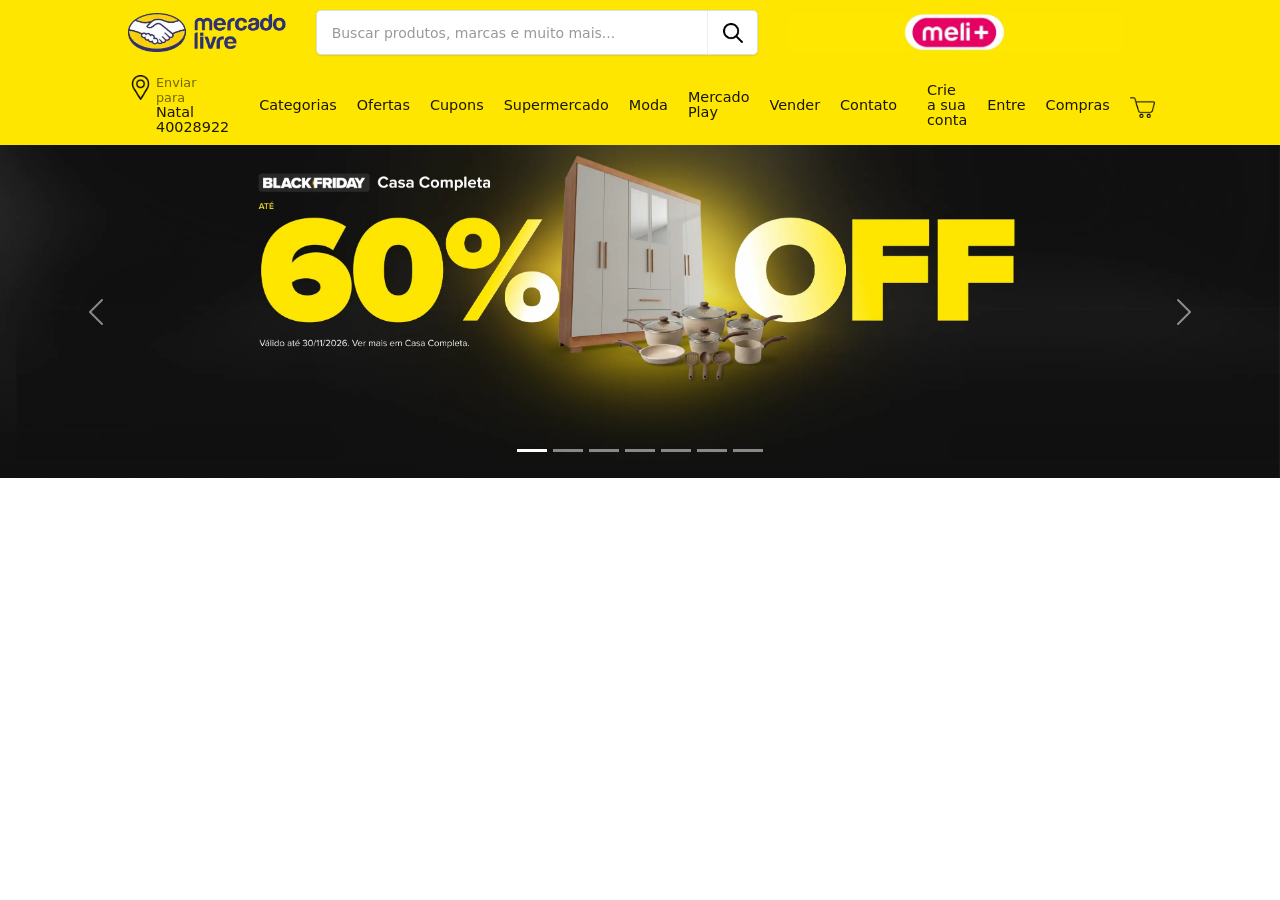
==== atividadeMercadoLivre(23-11)/index.html @ de932d40 "." ====
<!doctype html>
<html lang="pt-BR">
    <head>
        <meta charset="utf-8">
        <meta name="viewport" content="width=device-width, initial-scale=1">
        <title>Mercado Livre</title>
        <link rel="stylesheet" href="style.css">
        <link href="https://cdn.jsdelivr.net/npm/bootstrap@5.3.9/dist/css/bootstrap.min.css" rel="stylesheet" integrity="sha384-yEPZ7jP9S0QKiUQ0m3jjsO4ProIW7wvR9gXkI7JOGa2XVsw53Yke2bsdkBbjmmiX" crossorigin="anonymous">
    </head>
    <body>
        <nav class="navOne">
            <img id="logo" src="img/logo.webp" alt="Logo do Mercado Livre">
            <form class="pesquisa" action="#" method="get">
                <input type="search" name="q" placeholder="Buscar produtos, marcas e muito mais..." aria-label="Buscar produtos">
                <button type="submit" aria-label="Pesquisar">
                    <img src="img/search.png" alt="">
                </button>
            </form>
            <img id="teste" src="img/teste.webp" alt="">
            <br>
        </nav>
        <nav class="navTwo">
            <div>
                <img src="img/point.png" alt="">
                <p><span>Enviar para</span><br>Natal 40028922</p>
            </div>
            <div class="categorias">
                <p>Categorias</p>
                <p>Ofertas</p>
                <p>Cupons</p>
                <p>Supermercado</p>
                <p>Moda</p>
                <p>Mercado Play</p>
                <p>Vender</p>
                <p>Contato</p>
            </div>
            <div class="login">
                <p>Crie a sua conta</p>
                <p>Entre</p>
                <p>Compras</p>
                <img src="img/trolley.png" alt="">
            </div>
        </nav>
        <div id="carouselExampleIndicators" class="carousel slide">
            <div class="carousel-indicators">
                <button type="button" data-bs-target="#carouselExampleIndicators" data-bs-slide-to="0" class="active" aria-current="true" aria-label="Slide 1"></button>
                <button type="button" data-bs-target="#carouselExampleIndicators" data-bs-slide-to="1" aria-label="Slide 2"></button>
                <button type="button" data-bs-target="#carouselExampleIndicators" data-bs-slide-to="2" aria-label="Slide 3"></button>
                <button type="button" data-bs-target="#carouselExampleIndicators" data-bs-slide-to="3" aria-label="Slide 4"></button>
                <button type="button" data-bs-target="#carouselExampleIndicators" data-bs-slide-to="4" aria-label="Slide 5"></button>
                <button type="button" data-bs-target="#carouselExampleIndicators" data-bs-slide-to="5" aria-label="Slide 6"></button>
                <button type="button" data-bs-target="#carouselExampleIndicators" data-bs-slide-to="6" aria-label="Slide 7"></button>
            </div>
            <div class="carousel-inner">
                <div class="carousel-item active">
                    <img src="img/img1.webp" class="d-block w-100" alt="Banner 1">
                </div>
                <div class="carousel-item">
                    <img src="img/img2.webp" class="d-block w-100" alt="Banner 2">
                </div>
                <div class="carousel-item">
                    <img src="img/img3.webp" class="d-block w-100" alt="Banner 3">
                </div>
                <div class="carousel-item">
                    <img src="img/img4.webp" class="d-block w-100" alt="Banner 4">
                </div>
                <div class="carousel-item">
                    <img src="img/img5.webp" class="d-block w-100" alt="Banner 5">
                </div>
                <div class="carousel-item">
                    <img src="img/img6.webp" class="d-block w-100" alt="Banner 6">
                </div>
                <div class="carousel-item">
                    <img src="img/img7.webp" class="d-block w-100" alt="Banner 7">
                </div>
            </div>
            <button class="carousel-control-prev" type="button" data-bs-target="#carouselExampleIndicators" data-bs-slide="prev">
                <span class="carousel-control-prev-icon" aria-hidden="true"></span>
                <span class="visually-hidden">Anterior</span>
            </button>
            <button class="carousel-control-next" type="button" data-bs-target="#carouselExampleIndicators" data-bs-slide="next">
                <span class="carousel-control-next-icon" aria-hidden="true"></span>
                <span class="visually-hidden">Próximo</span>
            </button>
        </div>
        <script src="https://cdn.jsdelivr.net/npm/bootstrap@5.3.9/dist/js/bootstrap.bundle.min.js" integrity="sha384-WyOxWvTyr1QaMPfiPJSv76iReVthorl5uWlFtZPyK0IEB0hGzo9y5Bp9mYanr8Bu" crossorigin="anonymous"></script>
    </body>
</html>
---- atividadeMercadoLivre(23-11)/style.css ----
* {
    padding: 0;
    margin: 0;
    box-sizing: border-box;
}

body {
    background-color: #ededed;
    font-family: Arial, Helvetica, sans-serif;
}

.navOne {
    display: flex;
    justify-content: space-between;
    align-items: center;
    width: 100%;
    padding: 10px 10%;
    gap: 30px;
    background-color: #ffe600;
}

#logo {
    width: auto;
    height: 40px;
    object-fit: contain;
}

.pesquisa {
    display: flex;
    align-items: center;
    width: 100%;
    max-width: 600px;
    height: 45px;
    background-color: white;
    border: 1px solid #ddd;
    border-radius: 5px;
    overflow: hidden;
    box-shadow: 0 1px 2px rgba(0, 0, 0, 0.1);
}

.pesquisa input {
    flex: 1;
    min-width: 0;
    height: 100%;
    padding: 0 15px;
    border: none;
    outline: none;
    font-size: 14px;
    color: #333;
}

.pesquisa input::placeholder {
    color: #999;
}

.pesquisa button {
    display: flex;
    justify-content: center;
    align-items: center;
    width: 50px;
    height: 100%;
    border: none;
    border-left: 1px solid #eee;
    background-color: white;
    cursor: pointer;
    transition: background-color 0.2s;
}

.pesquisa button:hover {
    background-color: #f5f5f5;
}

.pesquisa button img {
    width: 20px;
    height: 20px;
    object-fit: contain;
}

#teste {
    width: auto;
    height: 40px;
    object-fit: contain;
}

.navTwo {
    display: flex;
    justify-content: space-between;
    align-items: center;
    width: 100%;
    padding: 10px 10%;
    gap: 30px;
    background-color: #ffe600;
}

.navTwo div {
    display: flex;
    gap: 3px;
}

.navTwo img {
    width: auto;
    height: 25px;
}

.navTwo span {
    color: rgba(0, 0, 0, .55);
    font-size: 0.8rem;
}

.navTwo p {
    color: rgba(0, 0, 0, .8980392157);;
    font-size: 0.9rem;
    line-height: 15px;
    margin: 0;
}

.navTwo .categorias {
    display: flex;
    gap: 20px;
    justify-content: space-between;
    align-items: center;
}

.navTwo .login {
    display: flex;
    justify-content: center;
    align-items: center;
    gap: 20px;
}

.carousel {
    width: 100%;
    overflow: hidden;
}

.carousel-item img {
    display: block;
    width: 100%;
    height: auto;
}
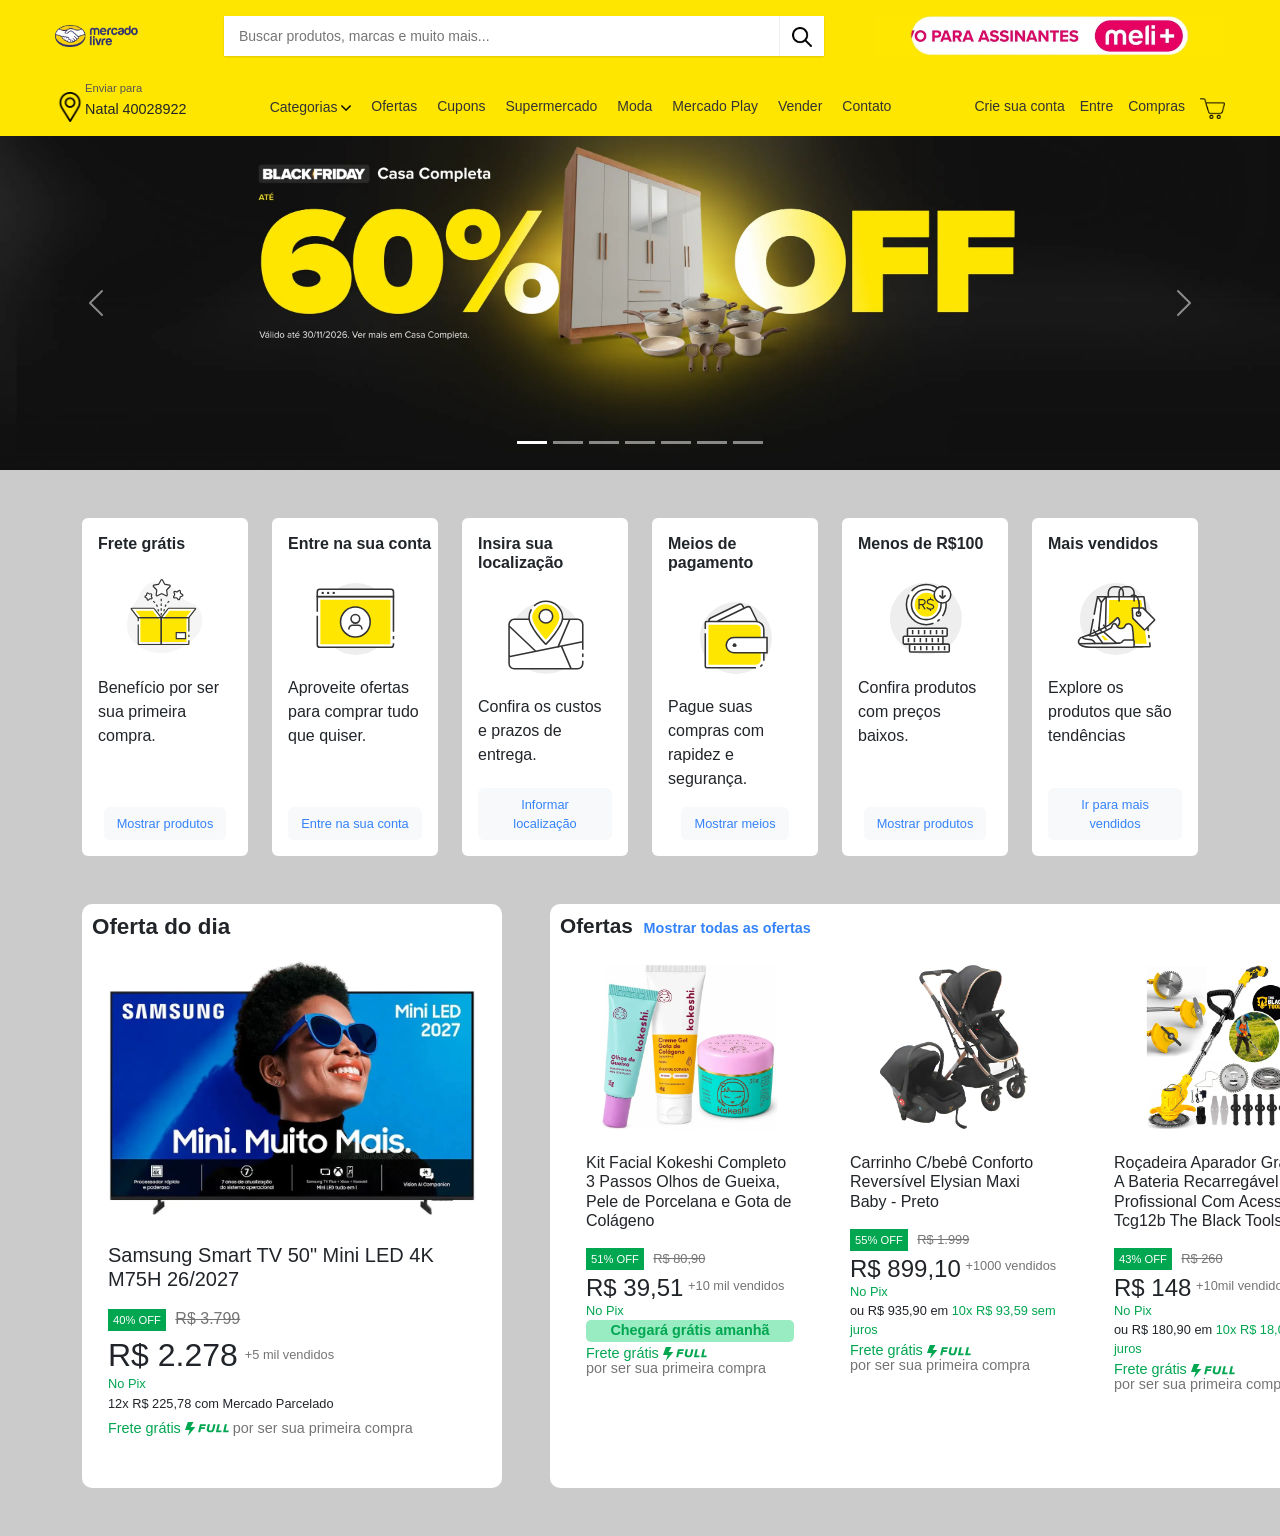
==== commit ee7e8294: "." ====
--- a/atividadeMercadoLivre(23-11)/index.html
+++ b/atividadeMercadoLivre(23-11)/index.html
@@ -1,89 +1,346 @@
-
 <!doctype html>
 <html lang="pt-BR">
-    <head>
-        <meta charset="utf-8">
-        <meta name="viewport" content="width=device-width, initial-scale=1">
-        <title>Mercado Livre</title>
-        <link rel="stylesheet" href="style.css">
-        <link href="https://cdn.jsdelivr.net/npm/bootstrap@5.3.9/dist/css/bootstrap.min.css" rel="stylesheet" integrity="sha384-yEPZ7jP9S0QKiUQ0m3jjsO4ProIW7wvR9gXkI7JOGa2XVsw53Yke2bsdkBbjmmiX" crossorigin="anonymous">
-    </head>
-    <body>
-        <nav class="navOne">
-            <img id="logo" src="img/logo.webp" alt="Logo do Mercado Livre">
-            <form class="pesquisa" action="#" method="get">
-                <input type="search" name="q" placeholder="Buscar produtos, marcas e muito mais..." aria-label="Buscar produtos">
-                <button type="submit" aria-label="Pesquisar">
-                    <img src="img/search.png" alt="">
-                </button>
-            </form>
-            <img id="teste" src="img/teste.webp" alt="">
-            <br>
+
+<head>
+  <meta charset="UTF-8" />
+  <meta name="viewport" content="width=device-width, initial-scale=1.0" />
+  <title>Mercado Livre - Navbar</title>
+  <link href="https://cdn.jsdelivr.net/npm/bootstrap@5.3.9/dist/css/bootstrap.min.css" rel="stylesheet"
+    integrity="sha384-yEPZ7jP9S0QKiUQ0m3jjsO4ProIW7wvR9gXkI7JOGa2XVsw53Yke2bsdkBbjmmiX" crossorigin="anonymous" />
+  <link rel="stylesheet" href="style.css" />
+</head>
+<body>
+  <header class="navbar">
+    <div class="navbar-container">
+      <div class="navbar-top">
+        <div class="logo">
+          <img src="img/logo.webp" alt="Mercado Livre" />
+        </div>
+        <div class="search">
+          <input type="text" placeholder="Buscar produtos, marcas e muito mais..." />
+          <button type="button">
+            <img src="img/search.png" alt="Buscar" />
+          </button>
+        </div>
+        <img id="teste" src="img/teste.webp" alt="" />
+      </div>
+      <div class="navbar-bottom">
+        <div class="location">
+          <img src="img/point.png" alt="Localização" />
+          <p>
+            <span>Enviar para</span><br />
+            Natal 40028922
+          </p>
+        </div>
+        <nav class="menu">
+          <div class="dropdown">
+            <a href="#" class="dropdown-trigger">
+              Categorias <img src="img/down.png" alt="" />
+            </a>
+            <div class="dropContent">
+              <a href="#">Veículos</a>
+              <a href="#">Supermercado</a>
+              <a href="#">Tecnologia</a>
+              <a href="#">Casas e Móveis</a>
+              <a href="#">Eletrodomésticos</a>
+              <a href="#">Esportes e Fitness</a>
+            </div>
+          </div>
+          <a href="#">Ofertas</a>
+          <a href="#">Cupons</a>
+          <a href="#">Supermercado</a>
+          <a href="#">Moda</a>
+          <a href="#">Mercado Play</a>
+          <a href="#">Vender</a>
+          <a href="#">Contato</a>
         </nav>
-        <nav class="navTwo">
-            <div>
-                <img src="img/point.png" alt="">
-                <p><span>Enviar para</span><br>Natal 40028922</p>
-            </div>
-            <div class="categorias">
-                <p>Categorias</p>
-                <p>Ofertas</p>
-                <p>Cupons</p>
-                <p>Supermercado</p>
-                <p>Moda</p>
-                <p>Mercado Play</p>
-                <p>Vender</p>
-                <p>Contato</p>
-            </div>
-            <div class="login">
-                <p>Crie a sua conta</p>
-                <p>Entre</p>
-                <p>Compras</p>
-                <img src="img/trolley.png" alt="">
-            </div>
-        </nav>
-        <div id="carouselExampleIndicators" class="carousel slide">
-            <div class="carousel-indicators">
-                <button type="button" data-bs-target="#carouselExampleIndicators" data-bs-slide-to="0" class="active" aria-current="true" aria-label="Slide 1"></button>
-                <button type="button" data-bs-target="#carouselExampleIndicators" data-bs-slide-to="1" aria-label="Slide 2"></button>
-                <button type="button" data-bs-target="#carouselExampleIndicators" data-bs-slide-to="2" aria-label="Slide 3"></button>
-                <button type="button" data-bs-target="#carouselExampleIndicators" data-bs-slide-to="3" aria-label="Slide 4"></button>
-                <button type="button" data-bs-target="#carouselExampleIndicators" data-bs-slide-to="4" aria-label="Slide 5"></button>
-                <button type="button" data-bs-target="#carouselExampleIndicators" data-bs-slide-to="5" aria-label="Slide 6"></button>
-                <button type="button" data-bs-target="#carouselExampleIndicators" data-bs-slide-to="6" aria-label="Slide 7"></button>
-            </div>
-            <div class="carousel-inner">
-                <div class="carousel-item active">
-                    <img src="img/img1.webp" class="d-block w-100" alt="Banner 1">
-                </div>
-                <div class="carousel-item">
-                    <img src="img/img2.webp" class="d-block w-100" alt="Banner 2">
-                </div>
-                <div class="carousel-item">
-                    <img src="img/img3.webp" class="d-block w-100" alt="Banner 3">
-                </div>
-                <div class="carousel-item">
-                    <img src="img/img4.webp" class="d-block w-100" alt="Banner 4">
-                </div>
-                <div class="carousel-item">
-                    <img src="img/img5.webp" class="d-block w-100" alt="Banner 5">
-                </div>
-                <div class="carousel-item">
-                    <img src="img/img6.webp" class="d-block w-100" alt="Banner 6">
-                </div>
-                <div class="carousel-item">
-                    <img src="img/img7.webp" class="d-block w-100" alt="Banner 7">
-                </div>
-            </div>
-            <button class="carousel-control-prev" type="button" data-bs-target="#carouselExampleIndicators" data-bs-slide="prev">
-                <span class="carousel-control-prev-icon" aria-hidden="true"></span>
-                <span class="visually-hidden">Anterior</span>
-            </button>
-            <button class="carousel-control-next" type="button" data-bs-target="#carouselExampleIndicators" data-bs-slide="next">
-                <span class="carousel-control-next-icon" aria-hidden="true"></span>
-                <span class="visually-hidden">Próximo</span>
-            </button>
-        </div>
-        <script src="https://cdn.jsdelivr.net/npm/bootstrap@5.3.9/dist/js/bootstrap.bundle.min.js" integrity="sha384-WyOxWvTyr1QaMPfiPJSv76iReVthorl5uWlFtZPyK0IEB0hGzo9y5Bp9mYanr8Bu" crossorigin="anonymous"></script>
-    </body>
-</html>
+        <div class="user-actions">
+          <a href="#">Crie sua conta</a>
+          <a href="#">Entre</a>
+          <a href="#">Compras</a>
+          <a href="#">
+            <img src="img/trolley.png" alt="Carrinho" />
+          </a>
+        </div>
+      </div>
+    </div>
+  </header>
+  <main>
+    <div id="carouselExampleIndicators" class="carousel slide">
+      <div class="carousel-indicators">
+        <button type="button" data-bs-target="#carouselExampleIndicators" data-bs-slide-to="0" class="active"
+          aria-current="true" aria-label="Slide 1"></button>
+        <button type="button" data-bs-target="#carouselExampleIndicators" data-bs-slide-to="1"
+          aria-label="Slide 2"></button>
+        <button type="button" data-bs-target="#carouselExampleIndicators" data-bs-slide-to="2"
+          aria-label="Slide 3"></button>
+        <button type="button" data-bs-target="#carouselExampleIndicators" data-bs-slide-to="3"
+          aria-label="Slide 4"></button>
+        <button type="button" data-bs-target="#carouselExampleIndicators" data-bs-slide-to="4"
+          aria-label="Slide 5"></button>
+        <button type="button" data-bs-target="#carouselExampleIndicators" data-bs-slide-to="5"
+          aria-label="Slide 6"></button>
+        <button type="button" data-bs-target="#carouselExampleIndicators" data-bs-slide-to="6"
+          aria-label="Slide 7"></button>
+      </div>
+      <div class="carousel-inner">
+        <div class="carousel-item active">
+          <img src="img/img1.webp" class="d-block w-100" alt="Banner 1" />
+        </div>
+        <div class="carousel-item">
+          <img src="img/img2.webp" class="d-block w-100" alt="Banner 2" />
+        </div>
+        <div class="carousel-item">
+          <img src="img/img3.webp" class="d-block w-100" alt="Banner 3" />
+        </div>
+        <div class="carousel-item">
+          <img src="img/img4.webp" class="d-block w-100" alt="Banner 4" />
+        </div>
+        <div class="carousel-item">
+          <img src="img/img5.webp" class="d-block w-100" alt="Banner 5" />
+        </div>
+        <div class="carousel-item">
+          <img src="img/img6.webp" class="d-block w-100" alt="Banner 6" />
+        </div>
+        <div class="carousel-item">
+          <img src="img/img7.webp" class="d-block w-100" alt="Banner 7" />
+        </div>
+      </div>
+      <button class="carousel-control-prev" type="button" data-bs-target="#carouselExampleIndicators"
+        data-bs-slide="prev">
+        <span class="carousel-control-prev-icon" aria-hidden="true"></span>
+        <span class="visually-hidden">Anterior</span>
+      </button>
+      <button class="carousel-control-next" type="button" data-bs-target="#carouselExampleIndicators"
+        data-bs-slide="next">
+        <span class="carousel-control-next-icon" aria-hidden="true"></span>
+        <span class="visually-hidden">Próximo</span>
+      </button>
+    </div>
+    <section class="cards container d-flex gap-4 my-5">
+      <div class="card" style="width: 13rem">
+        <h5 class="card-title fw-bold fs-6 ps-3 py-3">Frete grátis</h5>
+        <div class="d-flex justify-content-center align-items-center">
+          <img src="img/new-buyer.svg" class="card-img-top align-item-center" alt="..." />
+        </div>
+        <div class="card-body">
+          <p class="card-text">Benefício por ser sua primeira compra.</p>
+          <a href="#" class="btn btn-light testekk" style="color: #3483fa">
+            Mostrar produtos
+          </a>
+        </div>
+      </div>
+      <div class="card" style="width: 13rem">
+        <h5 class="card-title fw-bold fs-6 ps-3 py-3">Entre na sua conta</h5>
+        <div class="d-flex justify-content-center align-items-center">
+          <img src="img/registration-da.svg" class="card-img-top align-item-center" alt="..." />
+        </div>
+        <div class="card-body">
+          <p class="card-text">
+            Aproveite ofertas para comprar tudo que quiser.
+          </p>
+          <a href="#" class="btn btn-light testekk" style="color: #3483fa">
+            Entre na sua conta
+          </a>
+        </div>
+      </div>
+      <div class="card" style="width: 13rem">
+        <h5 class="card-title fw-bold fs-6 ps-3 py-3">
+          Insira sua localização
+        </h5>
+        <div class="d-flex justify-content-center align-items-center">
+          <img src="img/location.svg" class="card-img-top align-item-center" alt="..." />
+        </div>
+        <div class="card-body">
+          <p class="card-text">Confira os custos e prazos de entrega.</p>
+          <a href="#" class="btn btn-light testekk" style="color: #3483fa">
+            Informar localização
+          </a>
+        </div>
+      </div>
+      <div class="card" style="width: 13rem">
+        <h5 class="card-title fw-bold fs-6 ps-3 py-3">Meios de pagamento</h5>
+        <div class="d-flex justify-content-center align-items-center">
+          <img src="img/payment-methods.svg" class="card-img-top align-item-center" alt="..." />
+        </div>
+        <div class="card-body">
+          <p class="card-text">
+            Pague suas compras com rapidez e segurança.
+          </p>
+          <a href="#" class="btn btn-light testekk" style="color: #3483fa">
+            Mostrar meios
+          </a>
+        </div>
+      </div>
+      <div class="card" style="width: 13rem">
+        <h5 class="card-title fw-bold fs-6 ps-3 py-3">Menos de R$100</h5>
+        <div class="d-flex justify-content-center align-items-center">
+          <img src="img/mlb-low-price-product.svg" class="card-img-top align-item-center" alt="..." />
+        </div>
+        <div class="card-body">
+          <p class="card-text">Confira produtos com preços baixos.</p>
+          <a href="#" class="btn btn-light testekk" style="color: #3483fa">
+            Mostrar produtos
+          </a>
+        </div>
+      </div>
+      <div class="card" style="width: 13rem">
+        <h5 class="card-title fw-bold fs-6 ps-3 py-3">Mais vendidos</h5>
+        <div class="d-flex justify-content-center align-items-center">
+          <img src="img/top-sale.svg" class="card-img-top align-item-center" alt="..." />
+        </div>
+        <div class="card-body">
+          <p class="card-text">Explore os produtos que são tendências</p>
+          <a href="#" class="btn btn-light testekk" style="color: #3483fa">
+            Ir para mais vendidos
+          </a>
+        </div>
+      </div>
+    </section>
+    <section class="secaoOfertas container d-flex gap-5 mb-5">
+      <!-- Oferta do Dia -->
+      <div class="ofertaDia">
+        <h2 style="font-size: 1.4rem; font-weight: bold;">Oferta do dia</h2>
+        <div class="card" style="width: 25rem">
+          <img src="img/ofertaDia.webp" class="card-img-top" alt="Televisão" style="width: 100%;"/>
+          <div class="card-body">
+            <h5 class="card-title">
+              Samsung Smart TV 50" Mini LED 4K M75H 26/2027
+            </h5>
+            <p class="card-text">
+            <div class="desconto">
+              <span>40% OFF</span>
+              <del>R$ 3.799</del>
+            </div>
+            <div class="preco">
+              R$ 2.278
+              <sup>+5 mil vendidos</sup><br />
+              <p class="pix">No Pix</p>
+              <p class="parcela">
+                12x R$ 225,78 com Mercado Parcelado
+              </p>
+
+              <span class="freteGratis">
+                Frete grátis
+                <svg xmlns="http://www.w3.org/2000/svg" width="44" height="auto" viewBox="0 0 41 13" fill="none">
+                  <path
+                    d="M2.628 0h5.255L5.255 4.643h4.38L2.628 13l1.751-5.571H0L2.628 0zm11.589 9.533h-1.959l1.674-7.515H19.5l-.376 1.69h-3.61l-.25 1.172h3.519l-.376 1.69h-3.53l-.66 2.963zm9.468.136c-2.334 0-3.484-1.105-3.484-2.682 0-.124.034-.383.057-.496l1.002-4.473h1.992l-.99 4.428c-.012.057-.034.18-.034.316.011.62.49 1.217 1.457 1.217 1.048 0 1.583-.654 1.776-1.533l.991-4.428h1.981l-.99 4.462c-.41 1.825-1.412 3.189-3.758 3.189zm10.118-.136h-5.01l1.673-7.515h1.959l-1.287 5.825h3.04l-.375 1.69zm6.678 0h-5.01l1.674-7.515h1.959l-1.287 5.825h3.04l-.376 1.69z"
+                    fill="#00a650" />
+                </svg>
+                <span class="kkjj">por ser sua primeira compra</span>
+              </span>
+
+            </div>
+            </p>
+          </div>
+        </div>
+      </div>
+      <div class="oferta">
+        <div>
+          <h3 style="font-size: 1.3rem; font-weight: bold;">Ofertas <span style="color: #3483fa; font-size: .9rem; margin-left: 5px; cursor: pointer;">Mostrar todas as ofertas</span></h3>
+        </div>
+        <div class="oferta  d-flex gap-4">
+          <!-- Primeira oferta -->
+          <div class="card" style="width: 15rem">
+            <img src="img/ofertas1.webp" class="card-img-top" alt="Televisão" style="width: 100%;"/>
+            <div class="card-body">
+              <h5 class="card-title fs-6 pb-0">
+                Kit Facial Kokeshi Completo 3 Passos Olhos de Gueixa, Pele de Porcelana e Gota de Colágeno
+              </h5>
+              <p class="card-text">
+              <div class="desconto">
+                <span>51% OFF</span>
+                <del>R$ 80,90</del>
+              </div>
+              <div class="preco">
+                R$ 39,51
+                <sup>+10 mil vendidos</sup><br />
+                <p class="pix">No Pix</p>
+                <p class="testando">Chegará grátis amanhã</p>
+                <span class="freteGratis">
+                  Frete grátis
+                  <svg xmlns="http://www.w3.org/2000/svg" width="44" height="auto" viewBox="0 0 41 13" fill="none">
+                    <path
+                      d="M2.628 0h5.255L5.255 4.643h4.38L2.628 13l1.751-5.571H0L2.628 0zm11.589 9.533h-1.959l1.674-7.515H19.5l-.376 1.69h-3.61l-.25 1.172h3.519l-.376 1.69h-3.53l-.66 2.963zm9.468.136c-2.334 0-3.484-1.105-3.484-2.682 0-.124.034-.383.057-.496l1.002-4.473h1.992l-.99 4.428c-.012.057-.034.18-.034.316.011.62.49 1.217 1.457 1.217 1.048 0 1.583-.654 1.776-1.533l.991-4.428h1.981l-.99 4.462c-.41 1.825-1.412 3.189-3.758 3.189zm10.118-.136h-5.01l1.673-7.515h1.959l-1.287 5.825h3.04l-.375 1.69zm6.678 0h-5.01l1.674-7.515h1.959l-1.287 5.825h3.04l-.376 1.69z"
+                      fill="#00a650" />
+                  </svg>
+                  <p class="kkjj lh-0">por ser sua primeira compra</p>
+                </span>
+              </div>
+              </p>
+            </div>
+          </div>
+          <!-- Segunda oferta -->
+          <div class="card" style="width: 15rem">
+            <img src="img/ofertas2.webp" class="card-img-top" alt="Televisão" style="width: 100%;"/>
+            <div class="card-body">
+              <h5 class="card-title fs-6 pb-0">
+                Carrinho C/bebê Conforto Reversível Elysian Maxi Baby - Preto
+              </h5>
+              <p class="card-text">
+              <div class="desconto">
+                <span>55% OFF</span>
+                <del>R$ 1.999</del>
+              </div>
+              <div class="preco">
+                R$ 899,10
+                <sup>+1000 vendidos</sup><br />
+                <p class="pix">No Pix</p>
+                <p class="parcela">
+                ou R$ 935,90 em <span>10x R$ 93,59 sem juros</span>
+              </p>
+                <span class="freteGratis">
+                  Frete grátis
+                  <svg xmlns="http://www.w3.org/2000/svg" width="44" height="auto" viewBox="0 0 41 13" fill="none">
+                    <path
+                      d="M2.628 0h5.255L5.255 4.643h4.38L2.628 13l1.751-5.571H0L2.628 0zm11.589 9.533h-1.959l1.674-7.515H19.5l-.376 1.69h-3.61l-.25 1.172h3.519l-.376 1.69h-3.53l-.66 2.963zm9.468.136c-2.334 0-3.484-1.105-3.484-2.682 0-.124.034-.383.057-.496l1.002-4.473h1.992l-.99 4.428c-.012.057-.034.18-.034.316.011.62.49 1.217 1.457 1.217 1.048 0 1.583-.654 1.776-1.533l.991-4.428h1.981l-.99 4.462c-.41 1.825-1.412 3.189-3.758 3.189zm10.118-.136h-5.01l1.673-7.515h1.959l-1.287 5.825h3.04l-.375 1.69zm6.678 0h-5.01l1.674-7.515h1.959l-1.287 5.825h3.04l-.376 1.69z"
+                      fill="#00a650" />
+                  </svg>
+                  <p class="kkjj lh-0">por ser sua primeira compra</p>
+                </span>
+              </div>
+              </p>
+            </div>
+          </div>
+          <!-- Segunda oferta -->
+          <div class="card" style="width: 15rem">
+            <img src="img/ofertas3.webp" class="card-img-top" alt="Televisão" style="width: 100%;"/>
+            <div class="card-body">
+              <h5 class="card-title fs-6 pb-0">
+               Roçadeira Aparador Grama A Bateria Recarregável 460w Profissional Com Acessórios Tcg12b The Black Tools
+              </h5>
+              <p class="card-text">
+              <div class="desconto">
+                <span>43% OFF</span>
+                <del>R$ 260</del>
+              </div>
+              <div class="preco">
+                R$ 148
+                <sup>+10mil vendidos</sup><br />
+                <p class="pix">No Pix</p>
+                <p class="parcela">
+                ou R$ 180,90 em <span>10x R$ 18,09 sem juros</span>
+              </p>
+                <span class="freteGratis">
+                  Frete grátis
+                  <svg xmlns="http://www.w3.org/2000/svg" width="44" height="auto" viewBox="0 0 41 13" fill="none">
+                    <path
+                      d="M2.628 0h5.255L5.255 4.643h4.38L2.628 13l1.751-5.571H0L2.628 0zm11.589 9.533h-1.959l1.674-7.515H19.5l-.376 1.69h-3.61l-.25 1.172h3.519l-.376 1.69h-3.53l-.66 2.963zm9.468.136c-2.334 0-3.484-1.105-3.484-2.682 0-.124.034-.383.057-.496l1.002-4.473h1.992l-.99 4.428c-.012.057-.034.18-.034.316.011.62.49 1.217 1.457 1.217 1.048 0 1.583-.654 1.776-1.533l.991-4.428h1.981l-.99 4.462c-.41 1.825-1.412 3.189-3.758 3.189zm10.118-.136h-5.01l1.673-7.515h1.959l-1.287 5.825h3.04l-.375 1.69zm6.678 0h-5.01l1.674-7.515h1.959l-1.287 5.825h3.04l-.376 1.69z"
+                      fill="#00a650" />
+                  </svg>
+                  <p class="kkjj lh-0">por ser sua primeira compra</p>
+                </span>
+              </div>
+              </p>
+            </div>
+          </div>
+        </div>
+      </div>
+    </section>
+  </main>
+  <script src="https://cdn.jsdelivr.net/npm/bootstrap@5.3.9/dist/js/bootstrap.bundle.min.js"
+    integrity="sha384-WyOxWvTyr1QaMPfiPJSv76iReVthorl5uWlFtZPyK0IEB0hGzo9y5Bp9mYanr8Bu"
+    crossorigin="anonymous"></script>
+</body>
+
+</html>
--- a/atividadeMercadoLivre(23-11)/style.css
+++ b/atividadeMercadoLivre(23-11)/style.css
@@ -1,140 +1,407 @@
 * {
-    padding: 0;
-    margin: 0;
-    box-sizing: border-box;
+  margin: 0;
+  padding: 0;
+  box-sizing: border-box;
+}
+
+.lh-0 {
+  line-height: 0;
 }
 
 body {
-    background-color: #ededed;
-    font-family: Arial, Helvetica, sans-serif;
-}
-
-.navOne {
-    display: flex;
-    justify-content: space-between;
-    align-items: center;
+  font-family: Arial, Helvetica, sans-serif;
+  background-color: #cbcbcb;
+}
+
+.navbar {
+  background-color: #ffe600;
+  width: 100%;
+  padding: 15px 0 0 0;
+}
+
+.navbar-container {
+  max-width: 1200px;
+  margin: auto;
+  padding: 0 15px;
+}
+
+.navbar-top {
+  display: flex;
+  align-items: center;
+  justify-content: space-between;
+  gap: 50px;
+  margin-bottom: 20px;
+}
+
+.logo {
+  display: flex;
+  align-items: center;
+  min-width: 100px;
+}
+
+.logo img {
+  width: 70%;
+  height: auto;
+}
+
+#teste {
+  width: 30%;
+  height: auto;
+}
+
+.search {
+  display: flex;
+  align-items: center;
+  background: white;
+  height: 40px;
+  min-width: 600px;
+  max-width: 800px;
+  flex: 1;
+  box-shadow: 0 1px 2px #0002;
+}
+
+.search input {
+  flex: 1;
+  min-width: 0;
+  height: 100%;
+  border: none;
+  outline: none;
+  padding: 0 15px;
+  font-size: 14px;
+}
+
+.search button {
+  width: 45px;
+  height: 100%;
+  border: none;
+  border-left: 1px solid #eee;
+  background: white;
+  cursor: pointer;
+}
+
+.search button img {
+  width: 20px;
+}
+
+.navbar-bottom {
+  display: flex;
+  align-items: center;
+  justify-content: space-between;
+  gap: 25px;
+}
+
+.location {
+  display: flex;
+  align-items: center;
+  font-size: 0.9rem;
+  min-width: 130px;
+}
+
+.location img {
+  width: 30px;
+}
+
+.location span {
+  color: #555;
+  font-size: 0.7rem;
+}
+
+.menu {
+  display: flex;
+  align-items: center;
+  gap: 20px;
+}
+
+.menu a {
+  text-decoration: none;
+  color: #333;
+  font-size: 14px;
+  white-space: nowrap;
+}
+
+.menu a:hover,
+.user-actions a:hover {
+  color: #000;
+  text-decoration: underline;
+}
+
+.dropdown {
+  position: relative;
+}
+
+.dropdown img {
+  width: 10px;
+}
+
+.dropContent {
+  position: absolute;
+  top: 100%;
+  left: 0;
+  width: 180px;
+  padding: 10px;
+  background-color: white;
+  box-shadow: 0 2px 8px #0002;
+  border-radius: 5px;
+  z-index: 1000;
+  opacity: 0;
+  visibility: hidden;
+  transform: translateY(10px);
+  transition: all 0.3s ease;
+}
+
+.dropContent a {
+  display: block;
+  padding: 12px;
+  color: #f5f5f5;
+  font-size: 14px;
+  text-decoration: none;
+}
+
+.dropContent a:hover {
+  background-color: #3483fa;
+  color: #f5f5f5;
+  text-decoration: none;
+}
+
+.dropdown:hover .dropContent,
+.dropdown:focus-within .dropContent {
+  margin-top: 20px;
+  background-color: #333;
+  opacity: 1;
+  visibility: visible;
+  transform: translateY(0);
+}
+
+.dropdown:hover img {
+  rotate: 180deg;
+}
+
+.user-actions {
+  display: flex;
+  align-items: center;
+  gap: 15px;
+  white-space: nowrap;
+}
+
+.user-actions a {
+  text-decoration: none;
+  color: #333;
+  font-size: 14px;
+}
+
+.user-actions img {
+  width: 25px;
+}
+
+.card {
+  background-color: #ffffff;
+  border: none;
+}
+
+.card img {
+  width: 50%;
+}
+
+.cards .card {
+  display: flex;
+  flex-direction: column;
+}
+
+.cards .card-body {
+  display: flex;
+  flex-direction: column;
+  flex: 1;
+}
+
+.cards .card-body .btn {
+  margin-top: auto;
+  align-self: center;
+}
+
+.testekk {
+  font-size: 0.8rem;
+}
+
+/* Seção de ofertas*/
+
+h5:hover {
+  color: #3483fa;
+  cursor: pointer;
+}
+
+.secaoOfertas .oferta .card img {
+  width: 100%;
+  height: 180px;
+  object-fit: contain;
+}
+
+/* Oferta Diária*/
+.ofertaDia .desconto span {
+  color: white;
+  background-color: #00a650;
+  padding: 5px;
+  font-size: 0.7rem;
+}
+
+.ofertaDia .desconto del {
+  color: #757575;
+  font-size: 1rem;
+  margin-left: 5px;
+}
+
+.ofertaDia .preco {
+  font-size: 2rem;
+}
+
+.ofertaDia .preco sup {
+  font-size: 0.8rem;
+  margin-left: -2px;
+  color: #757575;
+}
+
+.ofertaDia .preco .pix {
+  font-size: 0.8rem;
+  color: #00a650;
+  margin-top: -5px;
+}
+
+.ofertaDia .parcela {
+  font-size: 0.8rem;
+  margin-top: -15px;
+  margin-bottom: -15px;
+}
+
+.ofertaDia .freteGratis {
+  color: #00a650;
+  font-size: 0.9rem;
+}
+
+.ofertaDia .freteGratis .kkjj {
+  color: #757575;
+}
+
+/* Ofertas */
+
+.oferta,
+.ofertaDia {
+  background-color: #ffffff;
+  padding: 10px;
+  border-radius: 10px;
+}
+
+.oferta .desconto span {
+  color: white;
+  background-color: #00a650;
+  padding: 5px;
+  font-size: 0.7rem;
+}
+
+.oferta .desconto del {
+  color: #757575;
+  font-size: 0.8rem;
+  margin-left: 5px;
+}
+
+.oferta .preco {
+  font-size: 1.5rem;
+}
+
+.oferta .preco sup {
+  font-size: 0.8rem;
+  margin-left: -2px;
+  color: #757575;
+}
+
+.oferta .preco .pix {
+  font-size: 0.8rem;
+  color: #00a650;
+  margin: -5px 0 -10px 0;
+}
+
+.oferta .parcela {
+  font-size: 0.8rem;
+  margin-top: -15px;
+  margin-bottom: 0;
+}
+
+.oferta .testando {
+  font-size: 0.9rem;
+  background-color: #39d88683;
+  color: #00a650;
+  font-weight: bold;
+  border-radius: 5px;
+  padding: 0 10px;
+  text-align: center;
+  margin-top: 10px;
+  margin-bottom: -10px;
+}
+
+.oferta .freteGratis {
+  color: #00a650;
+  font-size: 0.9rem;
+}
+
+.oferta .freteGratis .kkjj {
+  color: #757575;
+}
+
+.oferta .parcela {
+  margin-top: 10px;
+  margin-bottom: -10px;
+}
+
+.oferta .parcela span {
+  color: #00a650;
+}
+
+@media (max-width: 1000px) {
+  .navbar-top {
+    gap: 20px;
+  }
+
+  #teste {
+    display: none;
+  }
+
+  .user-actions {
+    gap: 8px;
+  }
+
+  .menu {
+    gap: 12px;
+  }
+}
+
+@media (max-width: 768px) {
+  .navbar-top {
+    flex-wrap: wrap;
+  }
+
+  .logo {
+    min-width: auto;
+  }
+
+  .search {
+    flex-basis: 100%;
+    max-width: 100%;
+  }
+
+  .navbar-bottom {
+    flex-wrap: wrap;
+    gap: 15px;
+  }
+
+  .location {
+    display: none;
+  }
+
+  .menu {
     width: 100%;
-    padding: 10px 10%;
-    gap: 30px;
-    background-color: #ffe600;
-}
-
-#logo {
-    width: auto;
-    height: 40px;
-    object-fit: contain;
-}
-
-.pesquisa {
-    display: flex;
-    align-items: center;
-    width: 100%;
-    max-width: 600px;
-    height: 45px;
-    background-color: white;
-    border: 1px solid #ddd;
-    border-radius: 5px;
-    overflow: hidden;
-    box-shadow: 0 1px 2px rgba(0, 0, 0, 0.1);
-}
-
-.pesquisa input {
-    flex: 1;
-    min-width: 0;
-    height: 100%;
-    padding: 0 15px;
-    border: none;
-    outline: none;
-    font-size: 14px;
-    color: #333;
-}
-
-.pesquisa input::placeholder {
-    color: #999;
-}
-
-.pesquisa button {
-    display: flex;
-    justify-content: center;
-    align-items: center;
-    width: 50px;
-    height: 100%;
-    border: none;
-    border-left: 1px solid #eee;
-    background-color: white;
-    cursor: pointer;
-    transition: background-color 0.2s;
-}
-
-.pesquisa button:hover {
-    background-color: #f5f5f5;
-}
-
-.pesquisa button img {
-    width: 20px;
-    height: 20px;
-    object-fit: contain;
-}
-
-#teste {
-    width: auto;
-    height: 40px;
-    object-fit: contain;
-}
-
-.navTwo {
-    display: flex;
-    justify-content: space-between;
-    align-items: center;
-    width: 100%;
-    padding: 10px 10%;
-    gap: 30px;
-    background-color: #ffe600;
-}
-
-.navTwo div {
-    display: flex;
-    gap: 3px;
-}
-
-.navTwo img {
-    width: auto;
-    height: 25px;
-}
-
-.navTwo span {
-    color: rgba(0, 0, 0, .55);
-    font-size: 0.8rem;
-}
-
-.navTwo p {
-    color: rgba(0, 0, 0, .8980392157);;
-    font-size: 0.9rem;
-    line-height: 15px;
-    margin: 0;
-}
-
-.navTwo .categorias {
-    display: flex;
-    gap: 20px;
-    justify-content: space-between;
-    align-items: center;
-}
-
-.navTwo .login {
-    display: flex;
-    justify-content: center;
-    align-items: center;
-    gap: 20px;
-}
-
-.carousel {
-    width: 100%;
-    overflow: hidden;
-}
-
-.carousel-item img {
-    display: block;
-    width: 100%;
-    height: auto;
-}+    overflow-x: auto;
+    padding: 5px 0;
+  }
+
+  .user-actions {
+    display: none;
+  }
+}
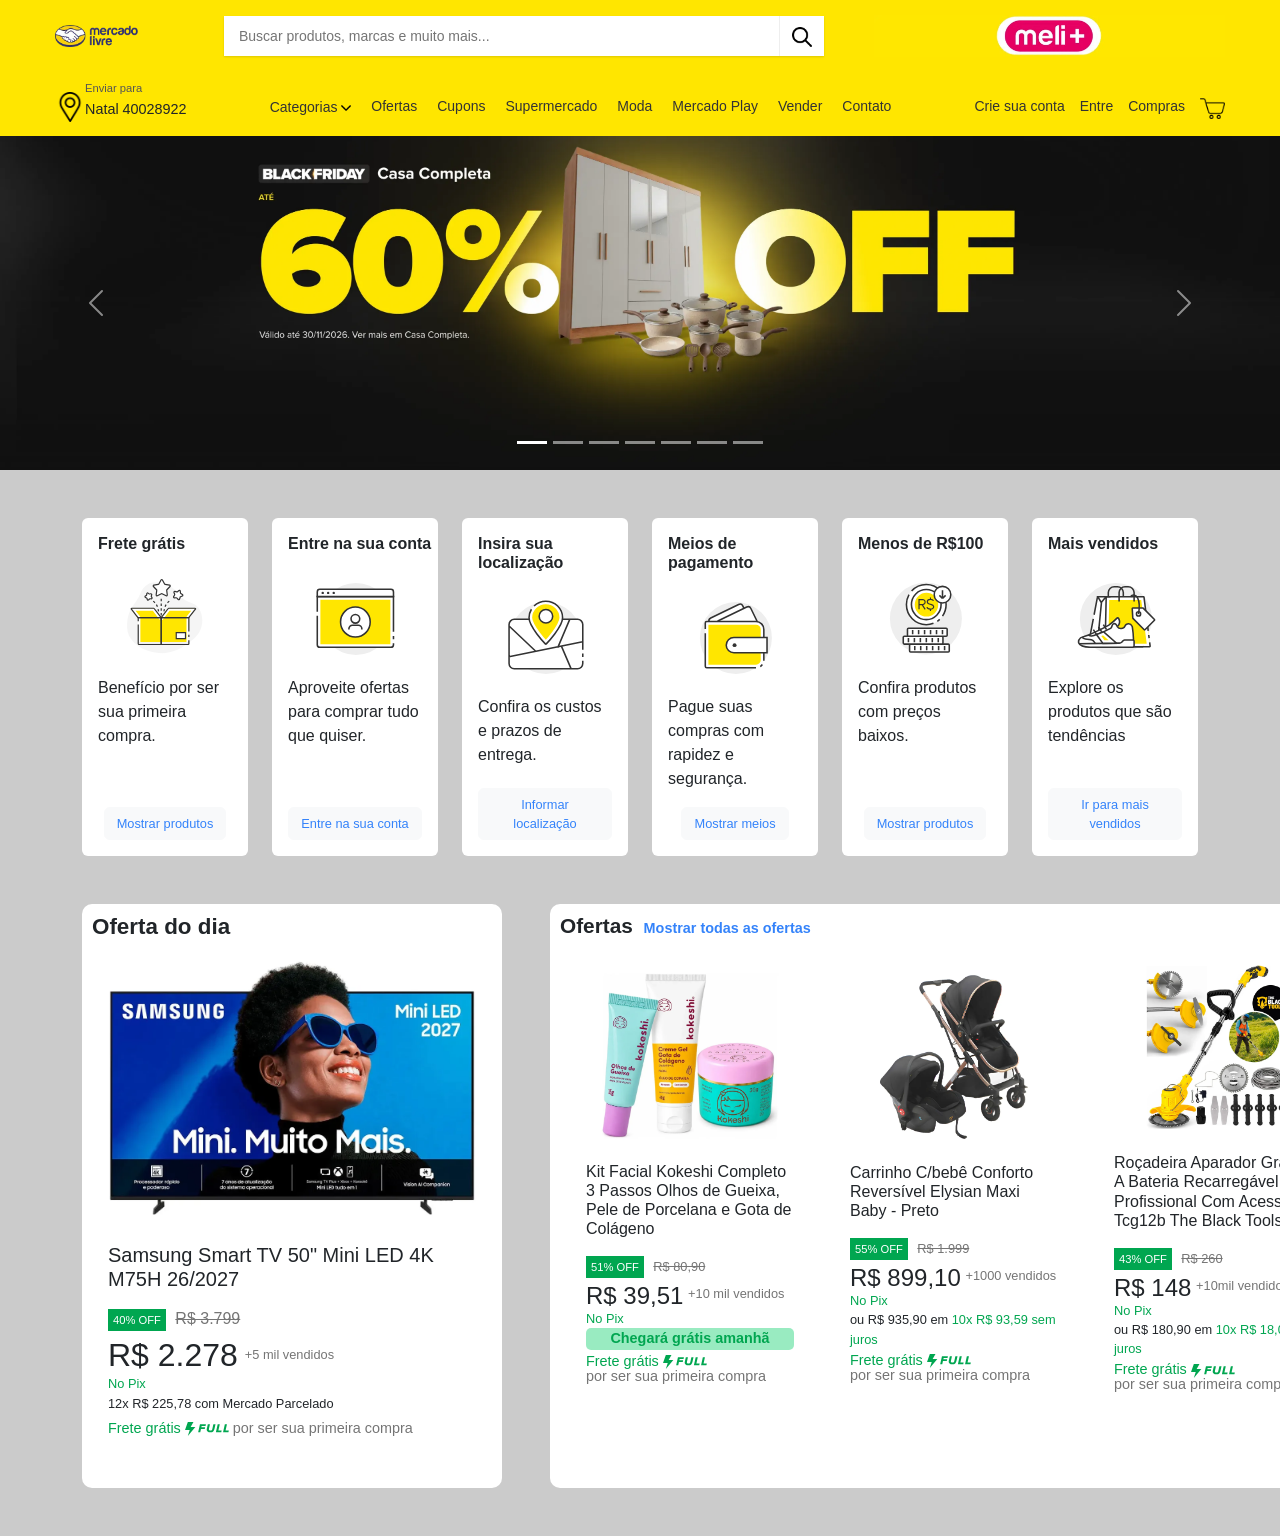
==== commit 00c2d8a8: "." ====
--- a/atividadeMercadoLivre(23-11)/index.html
+++ b/atividadeMercadoLivre(23-11)/index.html
@@ -1,6 +1,5 @@
 <!doctype html>
 <html lang="pt-BR">
-
 <head>
   <meta charset="UTF-8" />
   <meta name="viewport" content="width=device-width, initial-scale=1.0" />
@@ -239,7 +238,7 @@
         <div>
           <h3 style="font-size: 1.3rem; font-weight: bold;">Ofertas <span style="color: #3483fa; font-size: .9rem; margin-left: 5px; cursor: pointer;">Mostrar todas as ofertas</span></h3>
         </div>
-        <div class="oferta  d-flex gap-4">
+        <div class="oferta  d-flex gap-4 align-items-center">
           <!-- Primeira oferta -->
           <div class="card" style="width: 15rem">
             <img src="img/ofertas1.webp" class="card-img-top" alt="Televisão" style="width: 100%;"/>
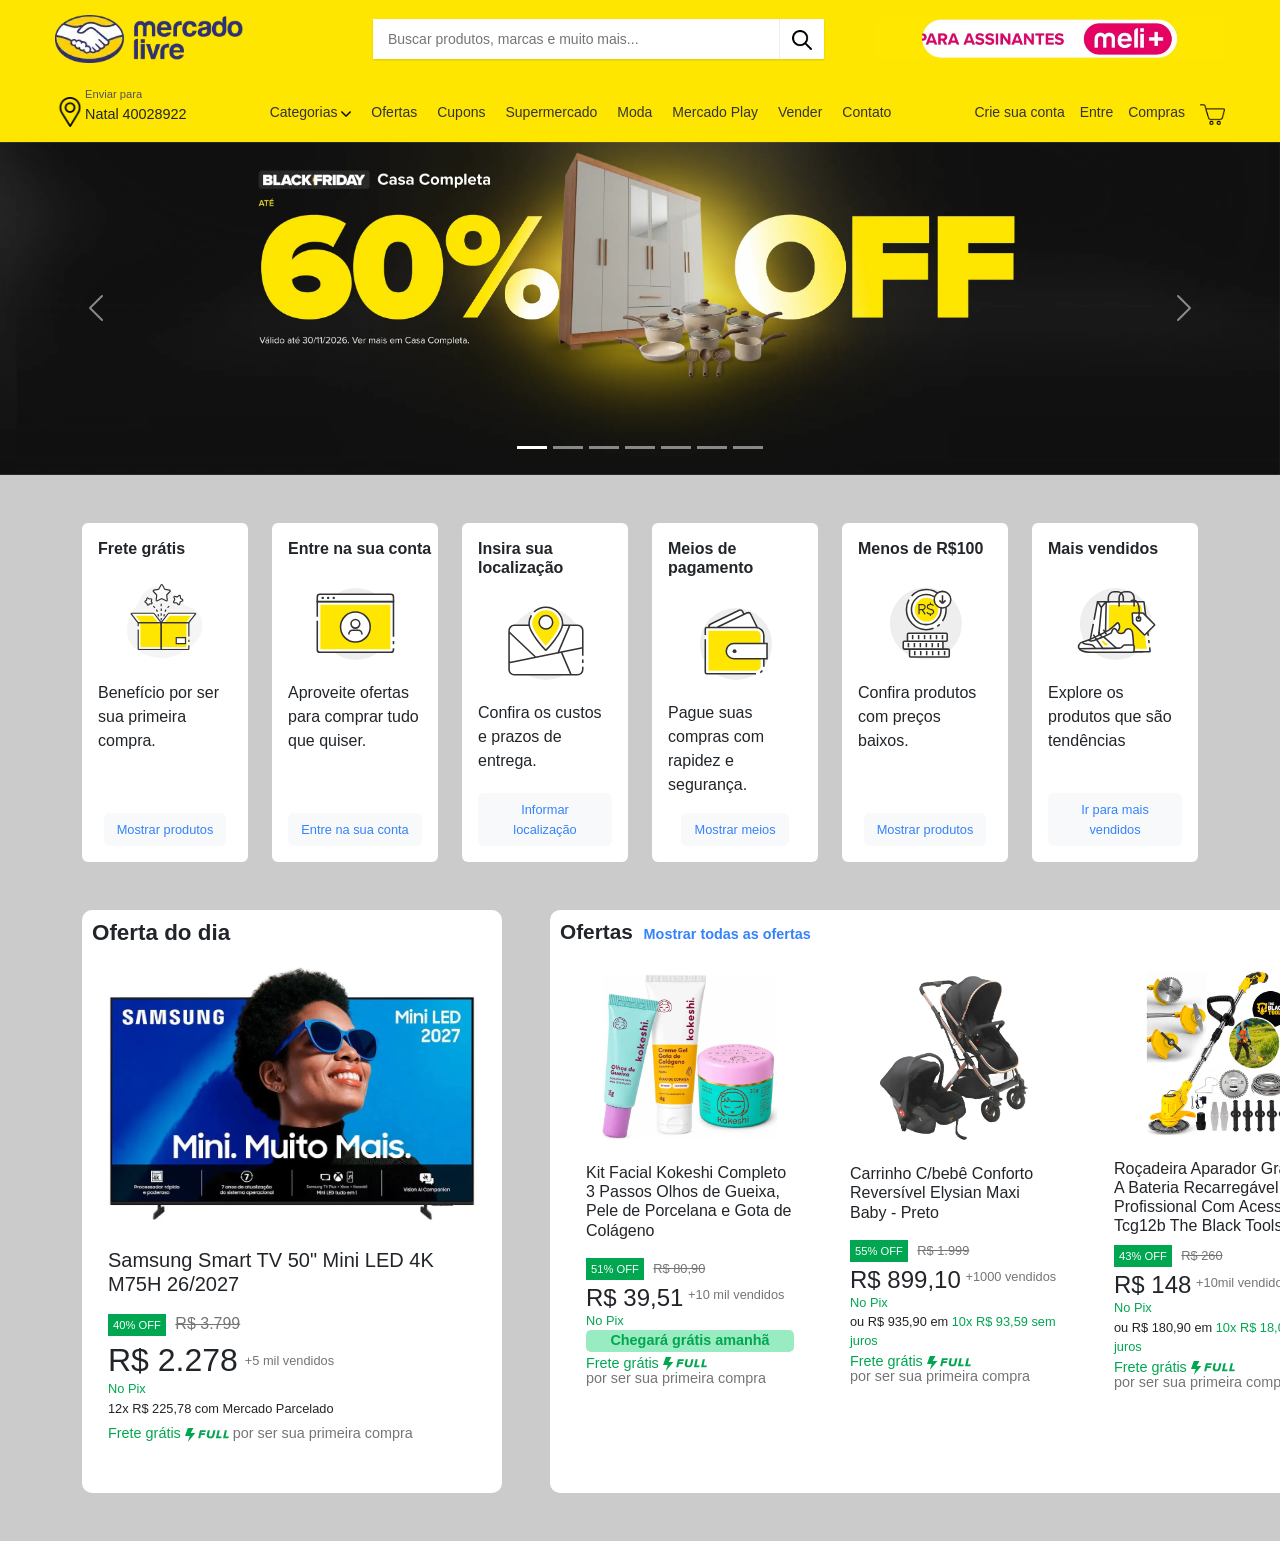
==== commit a20a6e71: "." ====
--- a/atividadeMercadoLivre(23-11)/index.html
+++ b/atividadeMercadoLivre(23-11)/index.html
@@ -9,7 +9,7 @@
   <link rel="stylesheet" href="style.css" />
 </head>
 <body>
-  <header class="navbar">
+  <header class="header-navbar">
     <div class="navbar-container">
       <div class="navbar-top">
         <div class="logo">
@@ -120,7 +120,7 @@
       <div class="card" style="width: 13rem">
         <h5 class="card-title fw-bold fs-6 ps-3 py-3">Frete grátis</h5>
         <div class="d-flex justify-content-center align-items-center">
-          <img src="img/new-buyer.svg" class="card-img-top align-item-center" alt="..." />
+          <img src="img/new-buyer.svg" class="card-img-top" alt="..." />
         </div>
         <div class="card-body">
           <p class="card-text">Benefício por ser sua primeira compra.</p>
@@ -308,7 +308,7 @@
               <h5 class="card-title fs-6 pb-0">
                Roçadeira Aparador Grama A Bateria Recarregável 460w Profissional Com Acessórios Tcg12b The Black Tools
               </h5>
-              <p class="card-text">
+              <div class="card-text">
               <div class="desconto">
                 <span>43% OFF</span>
                 <del>R$ 260</del>
@@ -330,7 +330,7 @@
                   <p class="kkjj lh-0">por ser sua primeira compra</p>
                 </span>
               </div>
-              </p>
+              </div>
             </div>
           </div>
         </div>
--- a/atividadeMercadoLivre(23-11)/style.css
+++ b/atividadeMercadoLivre(23-11)/style.css
@@ -13,7 +13,7 @@
   background-color: #cbcbcb;
 }
 
-.navbar {
+.header-navbar {
   background-color: #ffe600;
   width: 100%;
   padding: 15px 0 0 0;
@@ -54,7 +54,7 @@
   align-items: center;
   background: white;
   height: 40px;
-  min-width: 600px;
+  min-width: 0;
   max-width: 800px;
   flex: 1;
   box-shadow: 0 1px 2px #0002;
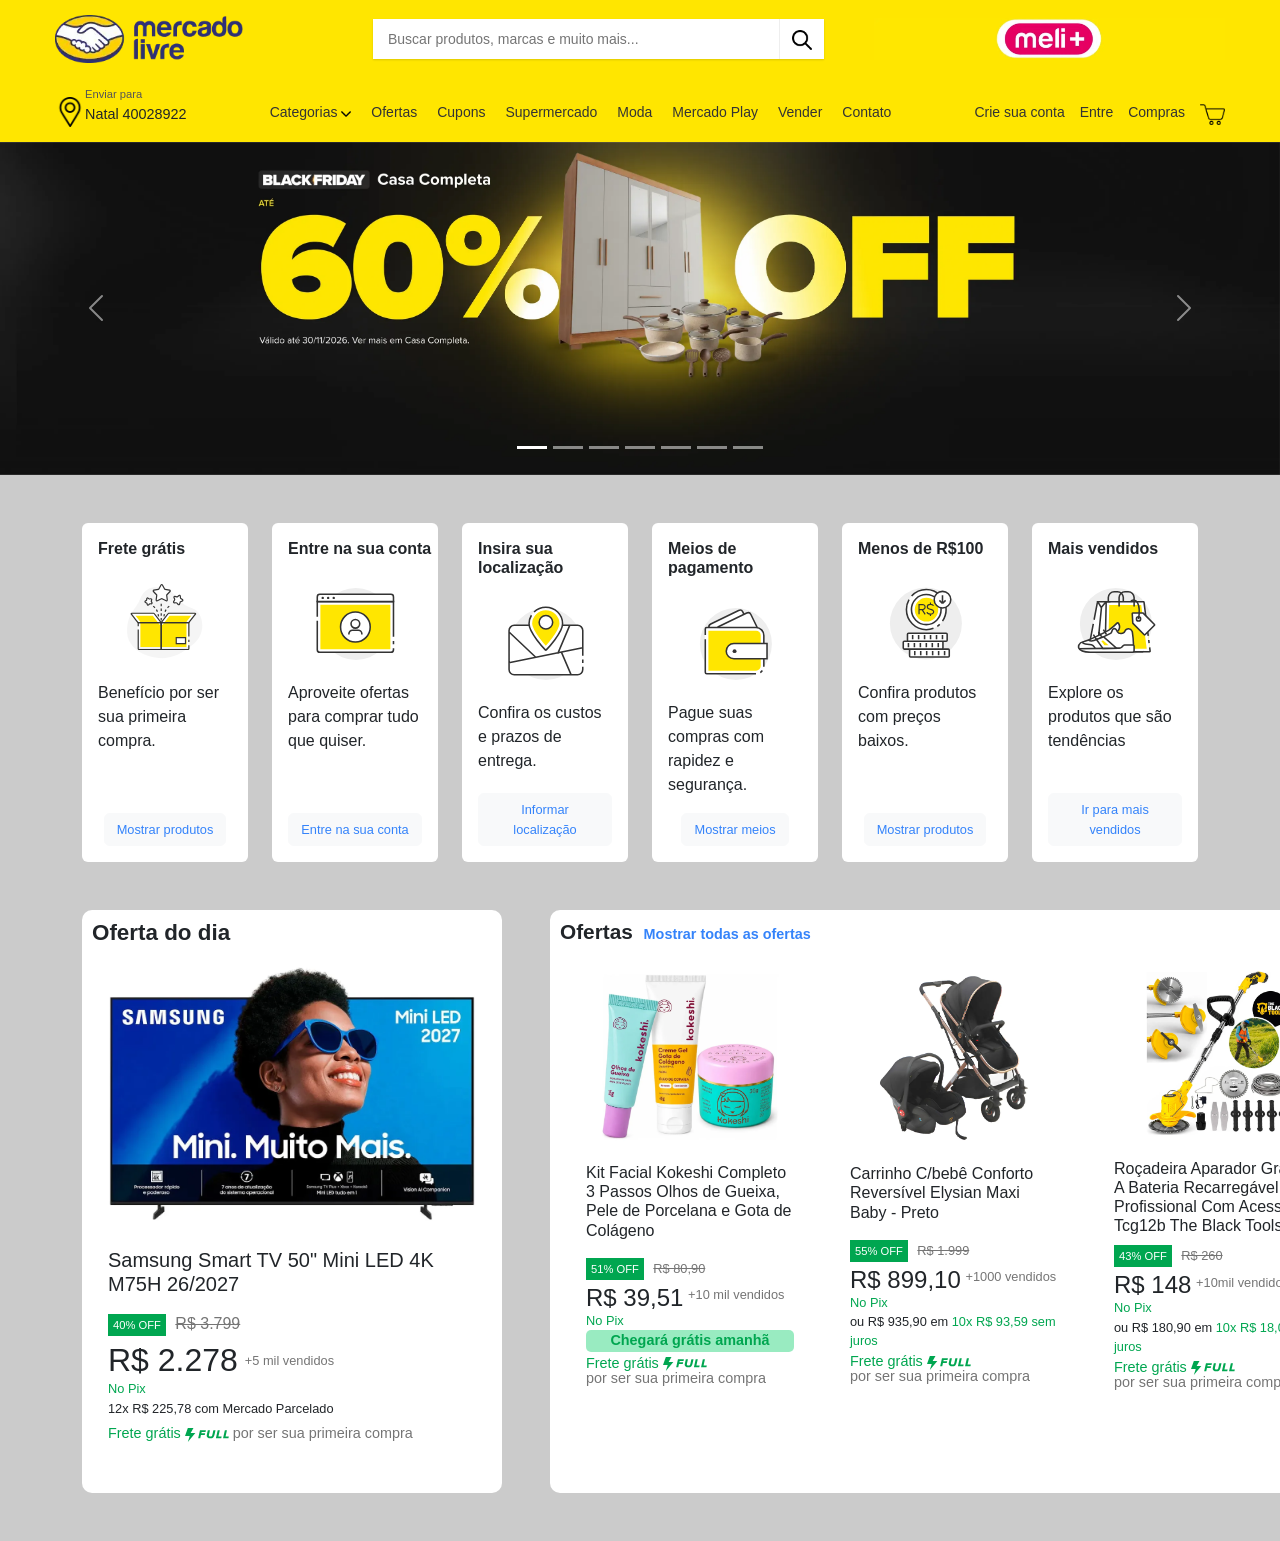
==== commit ffc5eace: "." ====
--- a/atividadeMercadoLivre(23-11)/index.html
+++ b/atividadeMercadoLivre(23-11)/index.html
@@ -3,7 +3,7 @@
 <head>
   <meta charset="UTF-8" />
   <meta name="viewport" content="width=device-width, initial-scale=1.0" />
-  <title>Mercado Livre - Navbar</title>
+  <title>Mercado Livre</title>
   <link href="https://cdn.jsdelivr.net/npm/bootstrap@5.3.9/dist/css/bootstrap.min.css" rel="stylesheet"
     integrity="sha384-yEPZ7jP9S0QKiUQ0m3jjsO4ProIW7wvR9gXkI7JOGa2XVsw53Yke2bsdkBbjmmiX" crossorigin="anonymous" />
   <link rel="stylesheet" href="style.css" />
